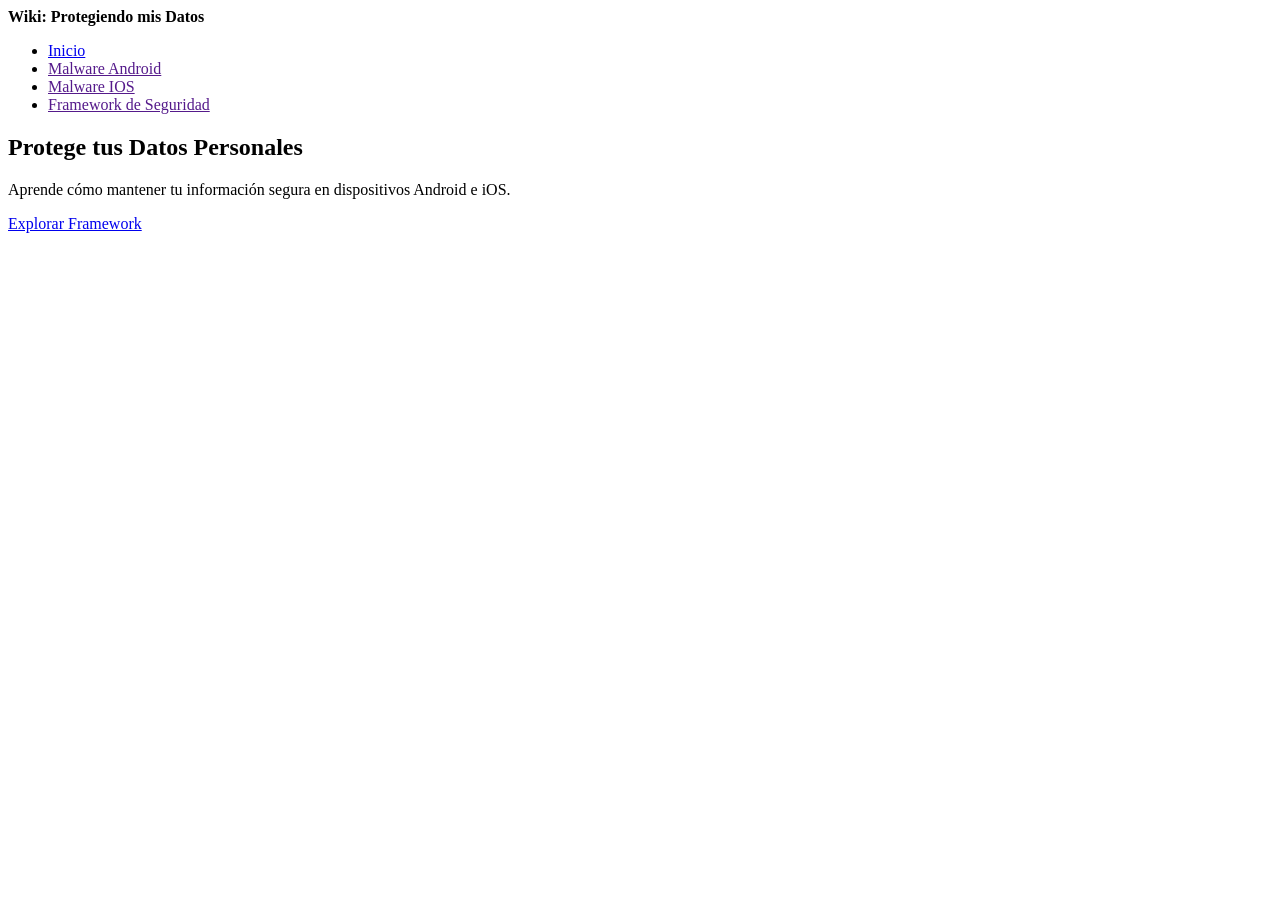
==== Index.html @ c035cf51 "first commit" ====
<!DOCTYPE html>
<html lang="en">
<head>
    <meta charset="UTF-8">
    <meta name="viewport" content="width=device-width, initial-scale=1.0">
    <title>Wiki: Protegiendo mis Datos</title>
    <link rel="stylesheet" href="style.css">
</head>

<body>
    <header>
        <div class="logo">
            <strong>Wiki: Protegiendo mis Datos</strong>
        </div>
        <nav>
            <ul>
                <li><a href="#inicio">Inicio</a></li>
                <li><a href="">Malware Android</a></li>
                <li><a href="">Malware IOS</a></li>
                <li><a href="">Framework de Seguridad</a></li>
            </ul>
        </nav>
    </header>
    <main>
        <section id="inicio" class="hero">
            <div class="hero-content">
                <h1>Protege tus Datos Personales</h1>
                <p>Aprende cómo mantener tu información segura en dispositivos Android e iOS.</p>
                <a href="#framework" class="btn-accion">Explorar Framework</a>
            </div>
        </section>
    </main>
</body>

</html>
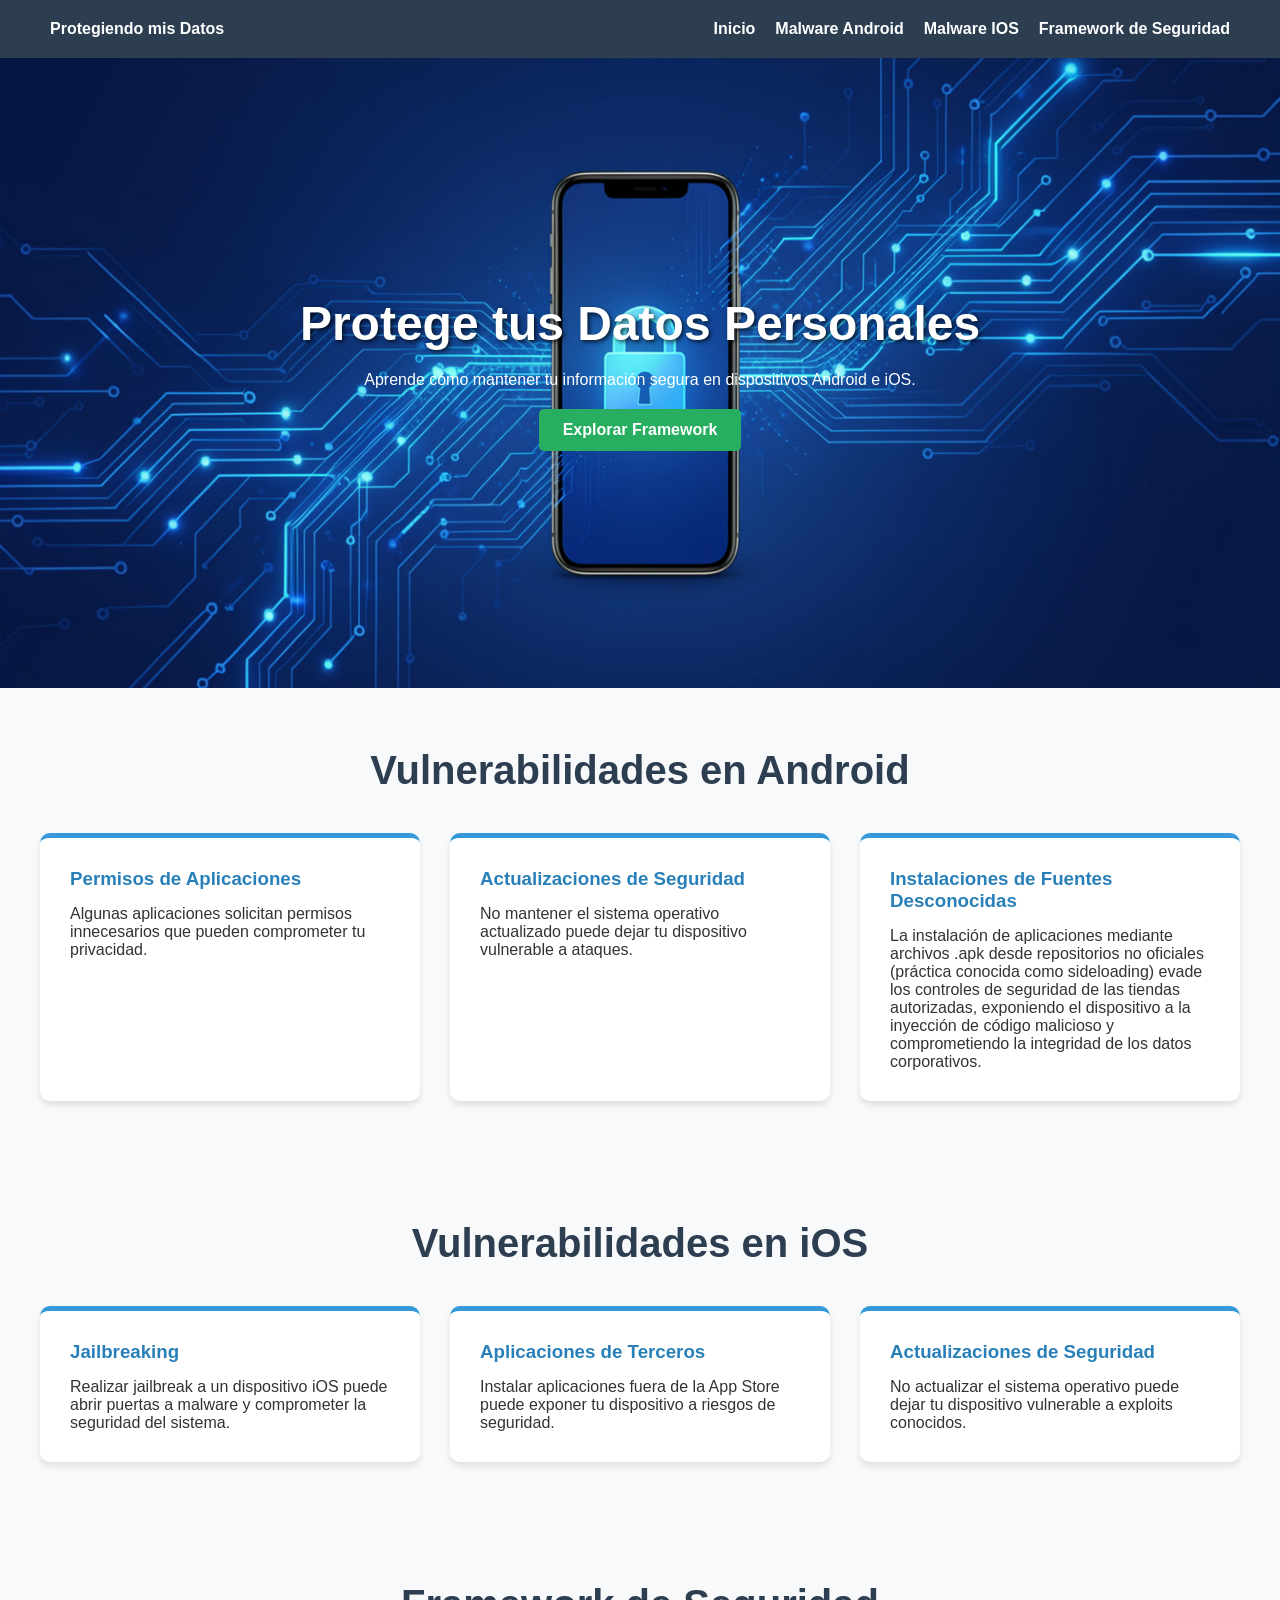
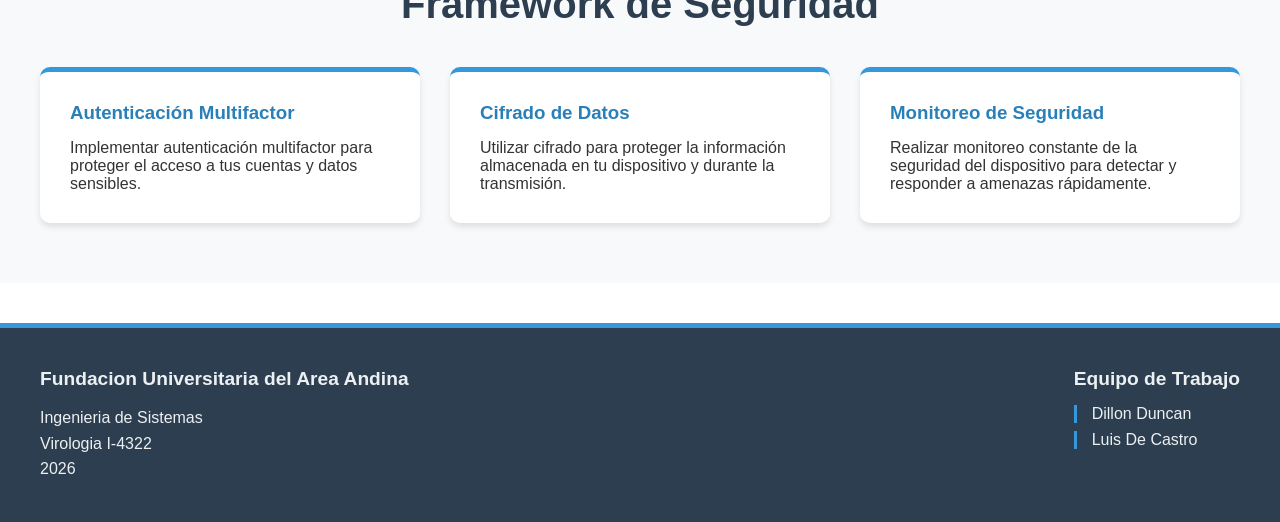
==== commit a51db1ea: "Pagina pricipal" ====
--- a/Index.html
+++ b/Index.html
@@ -10,7 +10,7 @@
 <body>
     <header>
         <div class="logo">
-            <strong>Wiki: Protegiendo mis Datos</strong>
+            <strong>Protegiendo mis Datos</strong>
         </div>
         <nav>
             <ul>
@@ -29,7 +29,83 @@
                 <a href="#framework" class="btn-accion">Explorar Framework</a>
             </div>
         </section>
+        <section id="android" class="info-section">
+            <div class="content">
+                <h2>Vulnerabilidades en Android</h2>
+                <div class="info-cards">
+                    <div class="card">
+                        <h3>Permisos de Aplicaciones</h3>
+                        <p>Algunas aplicaciones solicitan permisos innecesarios que pueden comprometer tu privacidad.</p>
+                    </div>
+                    <div class="card">
+                        <h3>Actualizaciones de Seguridad</h3>
+                        <p>No mantener el sistema operativo actualizado puede dejar tu dispositivo vulnerable a ataques.</p>
+                    </div>
+                    <div class="card">
+                        <h3>Instalaciones de Fuentes Desconocidas</h3>
+                        <p>La instalación de aplicaciones mediante archivos .apk desde repositorios no oficiales (práctica conocida como sideloading) 
+                            evade los controles de seguridad de las tiendas autorizadas, exponiendo el dispositivo a la inyección de código malicioso y
+                             comprometiendo la integridad de los datos corporativos.</p>
+                    </div>
+                </div>
+            </div>        
+        </section>
+        <section id="ios" class="info-section">
+            <div class="content">
+                <h2>Vulnerabilidades en iOS</h2>
+                <div class="info-cards">
+                    <div class="card">
+                        <h3>Jailbreaking</h3>
+                        <p>Realizar jailbreak a un dispositivo iOS puede abrir puertas a malware y comprometer la seguridad del sistema.</p>
+                    </div>
+                    <div class="card">
+                        <h3>Aplicaciones de Terceros</h3>
+                        <p>Instalar aplicaciones fuera de la App Store puede exponer tu dispositivo a riesgos de seguridad.</p>
+                    </div>
+                    <div class="card">
+                        <h3>Actualizaciones de Seguridad</h3>
+                        <p>No actualizar el sistema operativo puede dejar tu dispositivo vulnerable a exploits conocidos.</p>
+                    </div>
+                </div>
+            </div>
+        </section>
+        <section id="framework" class="info-section">
+            <div class="content">
+                <h2>Framework de Seguridad</h2>
+                <div class="info-cards">
+                    <div class="card">
+                        <h3>Autenticación Multifactor</h3>
+                        <p>Implementar autenticación multifactor para proteger el acceso a tus cuentas y datos sensibles.</p>
+                    </div>
+                    <div class="card">
+                        <h3>Cifrado de Datos</h3>
+                        <p>Utilizar cifrado para proteger la información almacenada en tu dispositivo y durante la transmisión.</p>
+                    </div>
+                    <div class="card">
+                        <h3>Monitoreo de Seguridad</h3>
+                        <p>Realizar monitoreo constante de la seguridad del dispositivo para detectar y responder a amenazas rápidamente.</p>
+                    </div>
+
+                </div>
+            </div>
+        </section>
     </main>
 </body>
-
+<footer id="info-grupo" class="footer-sitio">
+    <div class="footer-content">
+       <div class="info-universidad">
+            <h4>Fundacion Universitaria del Area Andina</h4>
+            <p>Ingenieria de Sistemas</p>
+            <p>Virologia I-4322</p>
+            <p>2026</p>
+       </div>
+       <div class="info-equipo">
+            <h4>Equipo de Trabajo</h4>
+            <ul>
+                <li>Dillon Duncan</li>
+                <li>Luis De Castro</li>                
+            </ul>
+       </div>
+    </div>
+</footer>
 </html>
--- a/style.css
+++ b/style.css
@@ -0,0 +1,127 @@
+*{
+    margin: 0;
+    padding: 0;
+    box-sizing: border-box;
+    font-family: Arial, sans-serif;
+}
+header {
+    display: flex;
+    justify-content: space-between;
+    align-items: center;
+
+    background-color: #2c3e50;
+    color: #fff;
+    padding: 20px 50px;
+}
+nav ul{
+    display: flex;
+    gap: 20px;
+    list-style: none;
+}
+nav ul li a{
+    text-decoration: none;
+    color: #fff;
+    font-weight: bold;
+}
+nav ul li a:hover{
+    color: #3498db;
+}
+.hero-content{
+    background-image: url('Static/banner_hero.png');
+
+    background-size: cover;
+    background-position: center;
+
+    height: 70vh;
+
+    display: flex;
+    flex-direction: column;
+    align-items: center;
+    justify-content: center;
+    color: #fff;
+    text-align: center;
+}
+.hero-content h1{
+    font-size: 3rem;
+    margin-bottom: 20px;
+    text-shadow: 2px 2px 4px rgba(0, 0, 0, 0.7);
+}
+.btn-accion{
+    display: inline-block;
+    margin-top: 20px;
+    background-color: #27ae60;
+    color: #fff;
+    padding: 12px 24px;
+    text-decoration: none;
+    border-radius: 5px;
+    font-weight: bold;
+    transition: background-color 0.4s ease;
+}
+.btn-accion:hover{
+    background-color: #2ecc71;
+}
+.info-section{
+    padding: 60px 20px;
+    background-color: #f8f9fa;
+    color: #333;
+}
+.content{
+    max-width: 1200px;
+    margin: 0 auto;
+}
+.info-section h2{
+    font-size: 2.5rem;
+    margin-bottom: 40px;
+    text-align: center;
+    color: #2c3e50;
+}
+.info-cards{
+    display: grid;
+    grid-template-columns: repeat(auto-fit, minmax(300px, 1fr));
+    gap: 30px;
+}
+.card{
+    background-color: #fff;
+    padding: 30px;
+    border-radius: 10px;
+    box-shadow: 0 4px 6px rgba(0, 0, 0, 0.1);
+    border-top: 5px solid #3498db;
+    transition: transform 0.3s ease, box-shadow 0.3s ease;
+}
+.card h3{
+    margin-bottom: 15px;
+    color: #2980b9;
+}
+.footer-sitio{
+    background-color: #2c3e50;
+    color: #ecf0f1;
+    padding: 40px 20px;
+    margin-top: 40px;
+    border-top: 5px solid #3498db;
+}
+.footer-content{
+    max-width: 1200px;
+    margin: 0 auto;
+    display: flex;
+    justify-content: space-between;
+    align-items: wrap;
+    gap: 30px;
+}
+.info-universidad h4, .info-equipo h4{
+    color: #ecf0f1;
+    margin-bottom: 15px;
+    font-size: 1.2rem;
+}
+.info-universidad p, .info-equipo p{
+    font-size: 1rem;
+    line-height: 1.6;
+}
+.info-equipo ul{
+    list-style: none;
+    padding: 0;
+}
+.info-equipo ul li{
+    margin-bottom: 8px;
+    padding-left: 15px;
+    border-left: 3px solid #3498db;
+}
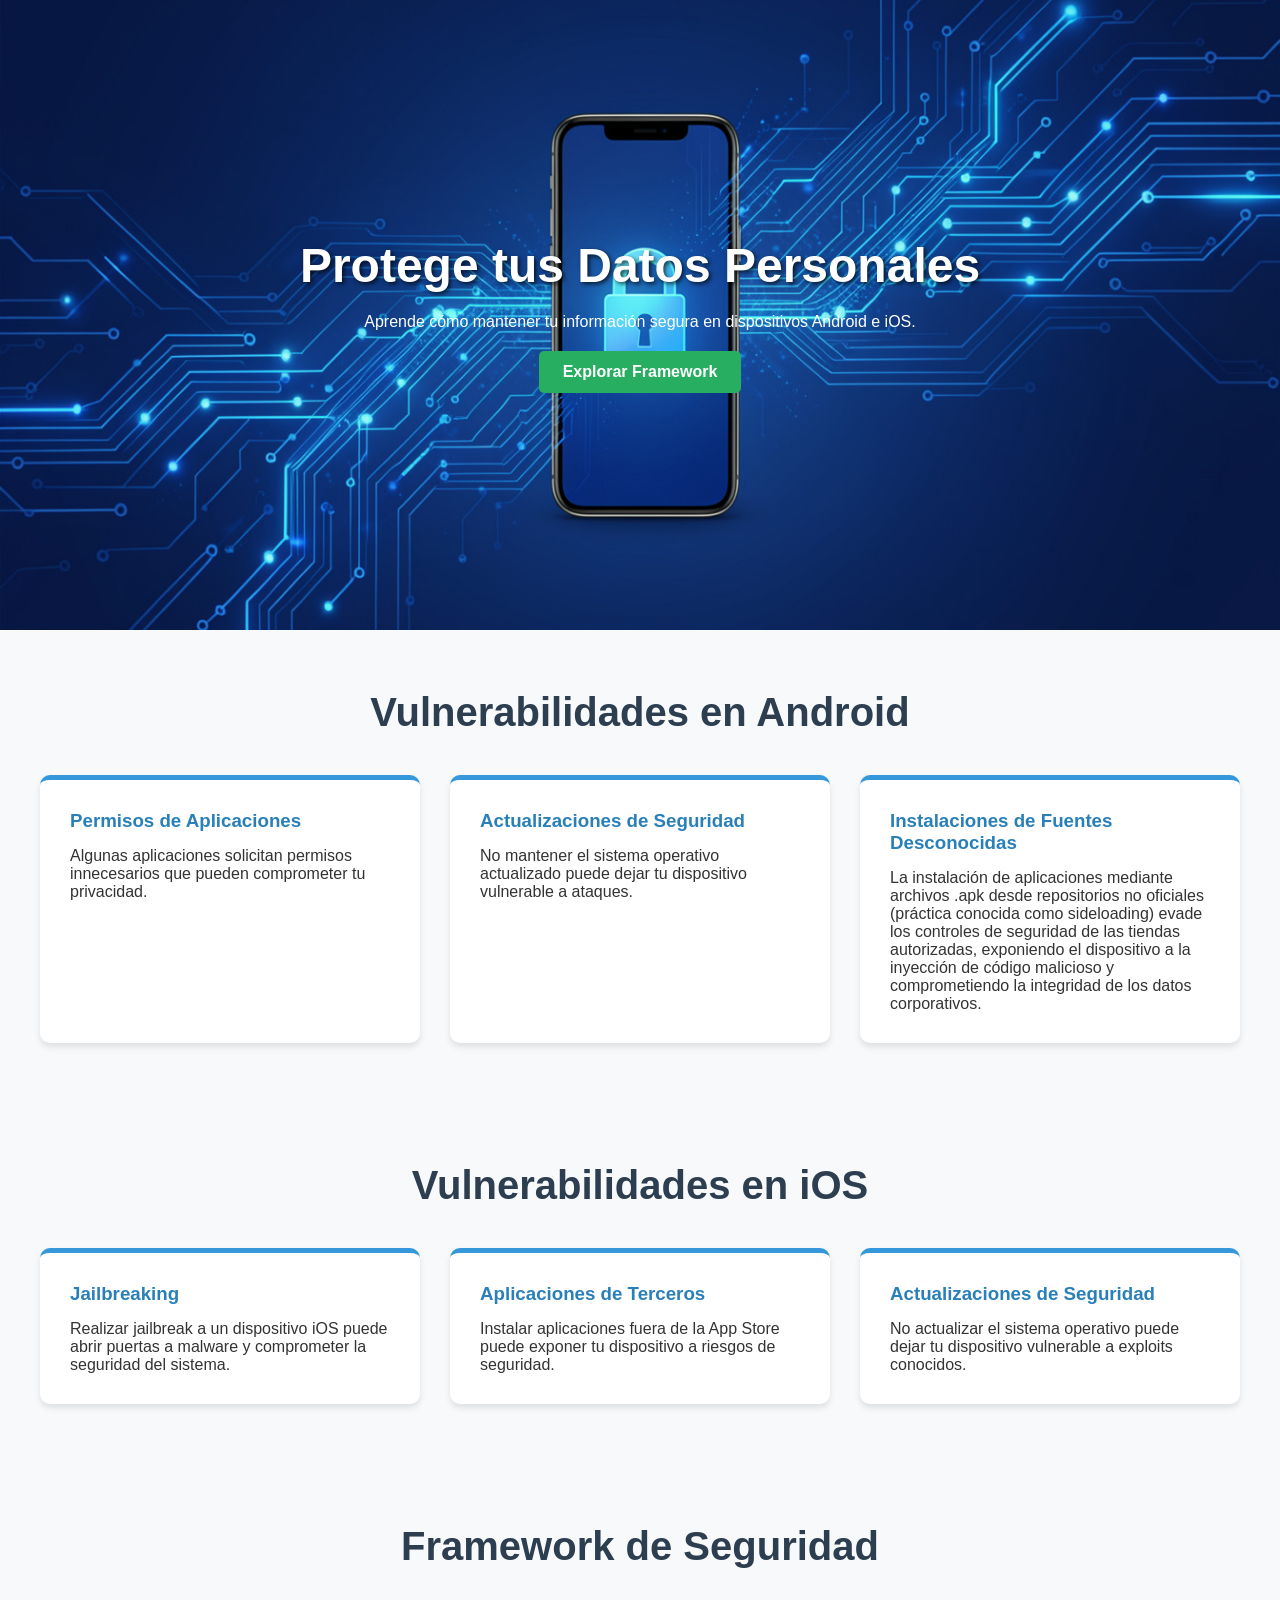
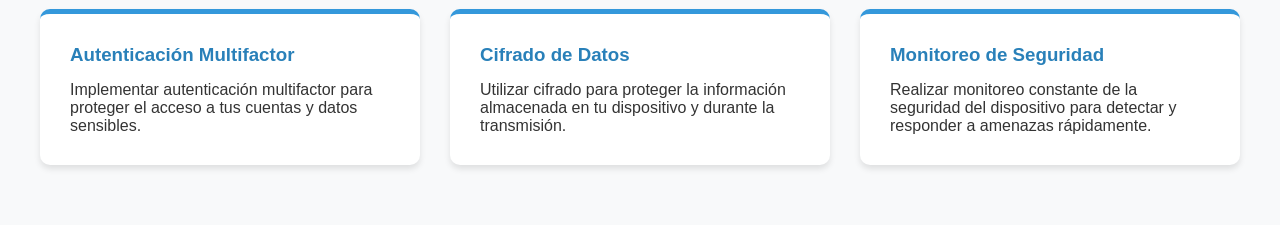
==== commit 379c9590: "JS para cargar componentes de menu y footer" ====
--- a/Index.html
+++ b/Index.html
@@ -1,5 +1,6 @@
 <!DOCTYPE html>
 <html lang="en">
+
 <head>
     <meta charset="UTF-8">
     <meta name="viewport" content="width=device-width, initial-scale=1.0">
@@ -8,19 +9,7 @@
 </head>
 
 <body>
-    <header>
-        <div class="logo">
-            <strong>Protegiendo mis Datos</strong>
-        </div>
-        <nav>
-            <ul>
-                <li><a href="#inicio">Inicio</a></li>
-                <li><a href="">Malware Android</a></li>
-                <li><a href="">Malware IOS</a></li>
-                <li><a href="">Framework de Seguridad</a></li>
-            </ul>
-        </nav>
-    </header>
+    <div id="content-menu"></div>
     <main>
         <section id="inicio" class="hero">
             <div class="hero-content">
@@ -35,20 +24,24 @@
                 <div class="info-cards">
                     <div class="card">
                         <h3>Permisos de Aplicaciones</h3>
-                        <p>Algunas aplicaciones solicitan permisos innecesarios que pueden comprometer tu privacidad.</p>
+                        <p>Algunas aplicaciones solicitan permisos innecesarios que pueden comprometer tu privacidad.
+                        </p>
                     </div>
                     <div class="card">
                         <h3>Actualizaciones de Seguridad</h3>
-                        <p>No mantener el sistema operativo actualizado puede dejar tu dispositivo vulnerable a ataques.</p>
+                        <p>No mantener el sistema operativo actualizado puede dejar tu dispositivo vulnerable a ataques.
+                        </p>
                     </div>
                     <div class="card">
                         <h3>Instalaciones de Fuentes Desconocidas</h3>
-                        <p>La instalación de aplicaciones mediante archivos .apk desde repositorios no oficiales (práctica conocida como sideloading) 
-                            evade los controles de seguridad de las tiendas autorizadas, exponiendo el dispositivo a la inyección de código malicioso y
-                             comprometiendo la integridad de los datos corporativos.</p>
+                        <p>La instalación de aplicaciones mediante archivos .apk desde repositorios no oficiales
+                            (práctica conocida como sideloading)
+                            evade los controles de seguridad de las tiendas autorizadas, exponiendo el dispositivo a la
+                            inyección de código malicioso y
+                            comprometiendo la integridad de los datos corporativos.</p>
                     </div>
                 </div>
-            </div>        
+            </div>
         </section>
         <section id="ios" class="info-section">
             <div class="content">
@@ -56,15 +49,18 @@
                 <div class="info-cards">
                     <div class="card">
                         <h3>Jailbreaking</h3>
-                        <p>Realizar jailbreak a un dispositivo iOS puede abrir puertas a malware y comprometer la seguridad del sistema.</p>
+                        <p>Realizar jailbreak a un dispositivo iOS puede abrir puertas a malware y comprometer la
+                            seguridad del sistema.</p>
                     </div>
                     <div class="card">
                         <h3>Aplicaciones de Terceros</h3>
-                        <p>Instalar aplicaciones fuera de la App Store puede exponer tu dispositivo a riesgos de seguridad.</p>
+                        <p>Instalar aplicaciones fuera de la App Store puede exponer tu dispositivo a riesgos de
+                            seguridad.</p>
                     </div>
                     <div class="card">
                         <h3>Actualizaciones de Seguridad</h3>
-                        <p>No actualizar el sistema operativo puede dejar tu dispositivo vulnerable a exploits conocidos.</p>
+                        <p>No actualizar el sistema operativo puede dejar tu dispositivo vulnerable a exploits
+                            conocidos.</p>
                     </div>
                 </div>
             </div>
@@ -75,37 +71,24 @@
                 <div class="info-cards">
                     <div class="card">
                         <h3>Autenticación Multifactor</h3>
-                        <p>Implementar autenticación multifactor para proteger el acceso a tus cuentas y datos sensibles.</p>
+                        <p>Implementar autenticación multifactor para proteger el acceso a tus cuentas y datos
+                            sensibles.</p>
                     </div>
                     <div class="card">
                         <h3>Cifrado de Datos</h3>
-                        <p>Utilizar cifrado para proteger la información almacenada en tu dispositivo y durante la transmisión.</p>
+                        <p>Utilizar cifrado para proteger la información almacenada en tu dispositivo y durante la
+                            transmisión.</p>
                     </div>
                     <div class="card">
                         <h3>Monitoreo de Seguridad</h3>
-                        <p>Realizar monitoreo constante de la seguridad del dispositivo para detectar y responder a amenazas rápidamente.</p>
+                        <p>Realizar monitoreo constante de la seguridad del dispositivo para detectar y responder a
+                            amenazas rápidamente.</p>
                     </div>
 
                 </div>
             </div>
         </section>
     </main>
+    <div id="content-footer"></div>
 </body>
-<footer id="info-grupo" class="footer-sitio">
-    <div class="footer-content">
-       <div class="info-universidad">
-            <h4>Fundacion Universitaria del Area Andina</h4>
-            <p>Ingenieria de Sistemas</p>
-            <p>Virologia I-4322</p>
-            <p>2026</p>
-       </div>
-       <div class="info-equipo">
-            <h4>Equipo de Trabajo</h4>
-            <ul>
-                <li>Dillon Duncan</li>
-                <li>Luis De Castro</li>                
-            </ul>
-       </div>
-    </div>
-</footer>
 </html>
--- a/style.css
+++ b/style.css
@@ -1,3 +1,4 @@
+/* index */
 *{
     margin: 0;
     padding: 0;
@@ -124,4 +125,5 @@
     margin-bottom: 8px;
     padding-left: 15px;
     border-left: 3px solid #3498db;
-}+}
+/* Android */
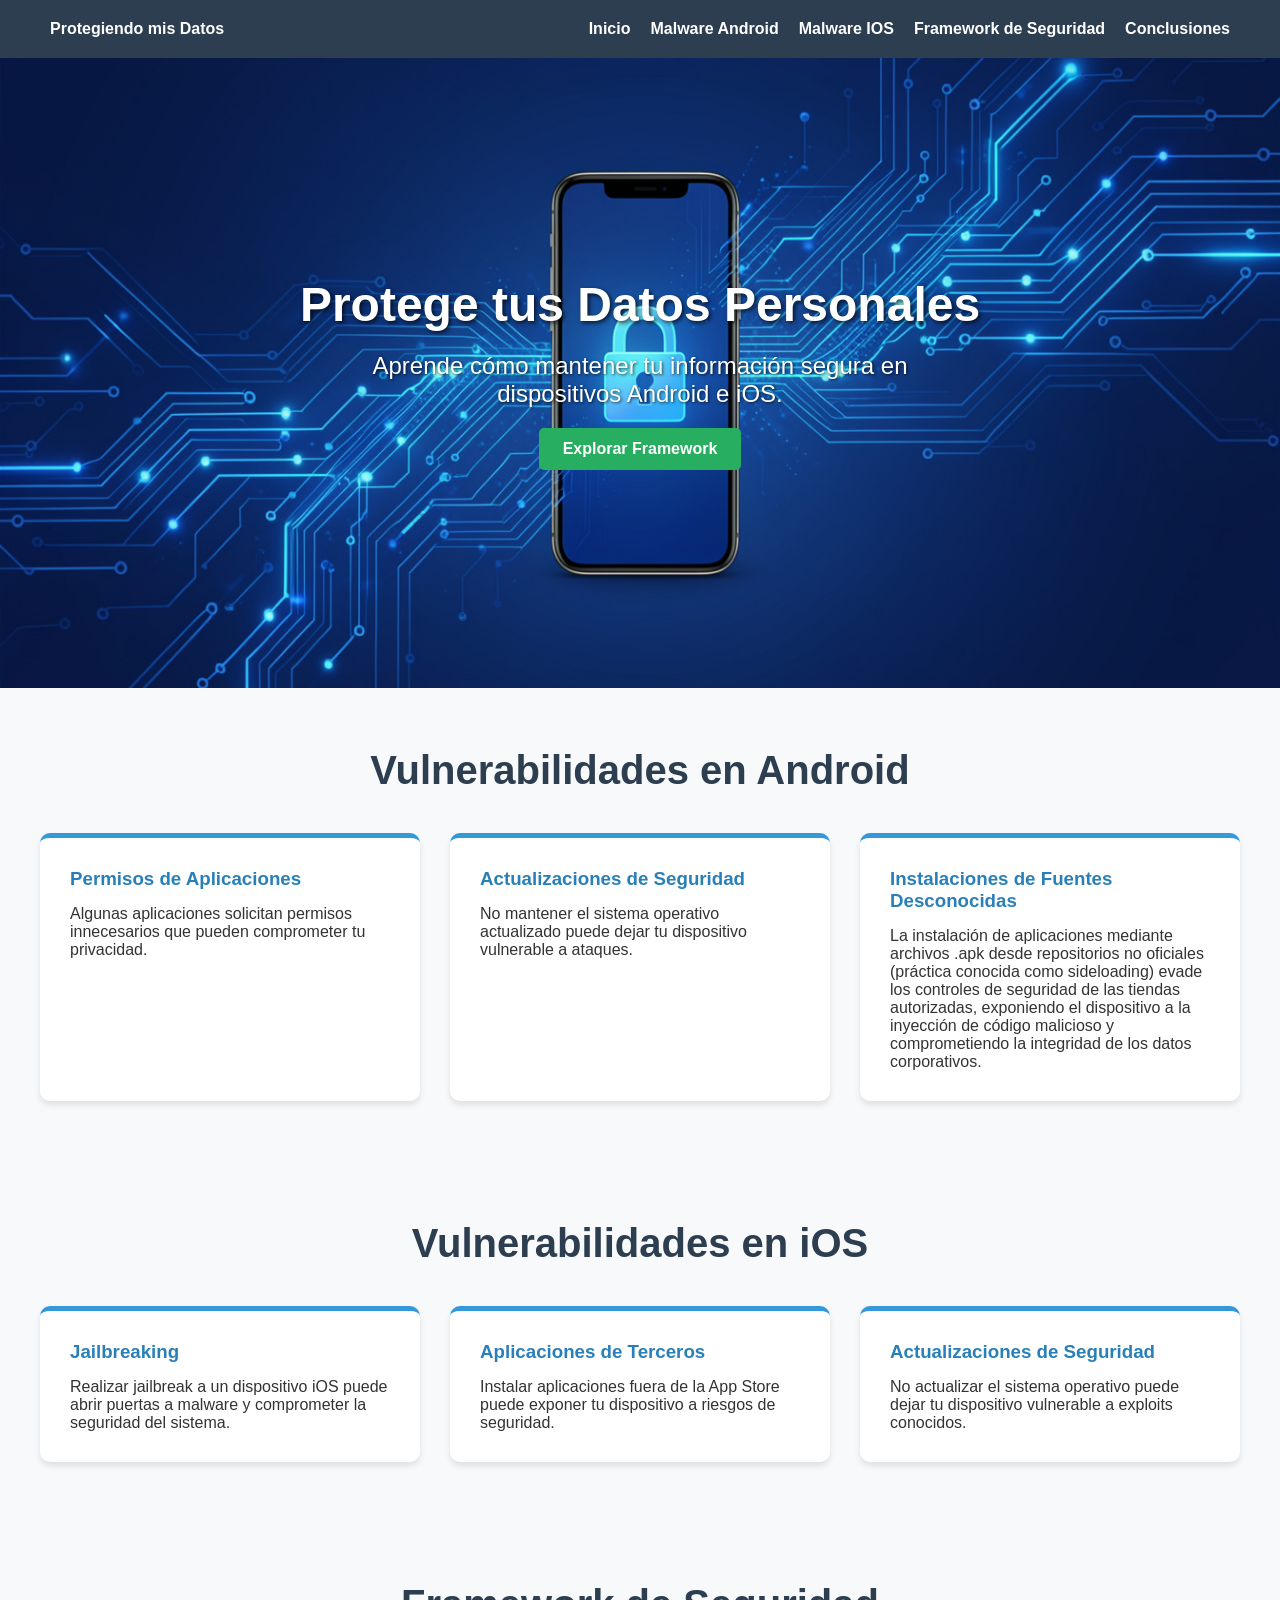
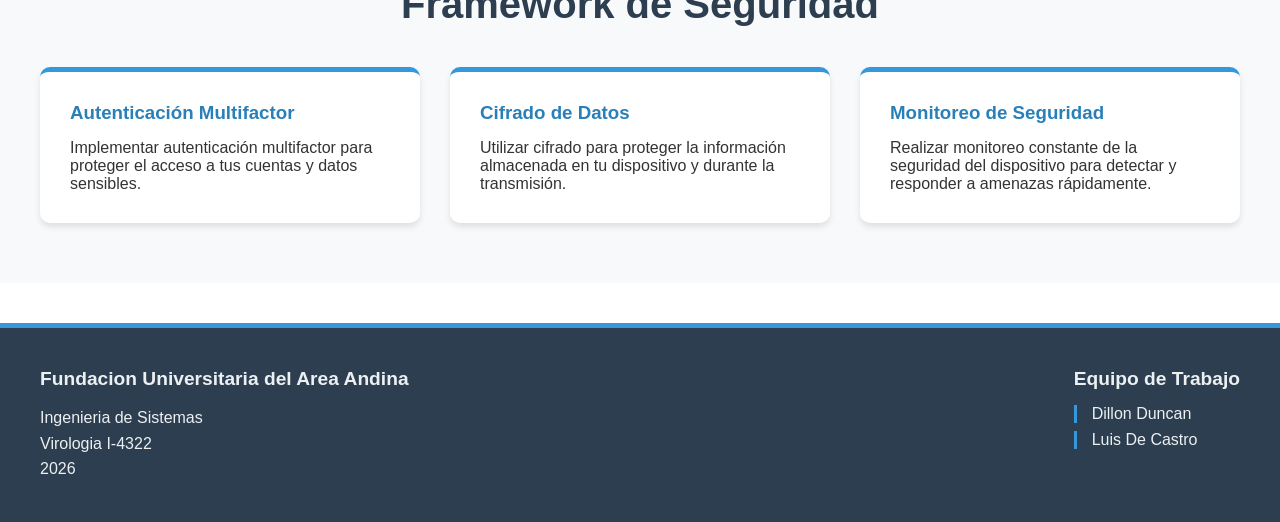
==== commit 41caf99b: "Vista de Android" ====
--- a/Index.html
+++ b/Index.html
@@ -5,6 +5,7 @@
     <meta charset="UTF-8">
     <meta name="viewport" content="width=device-width, initial-scale=1.0">
     <title>Wiki: Protegiendo mis Datos</title>
+    <link rel="icon" href="Static/icono-escudo.ico" type="image/x-icon">
     <link rel="stylesheet" href="style.css">
 </head>
 
@@ -84,11 +85,11 @@
                         <p>Realizar monitoreo constante de la seguridad del dispositivo para detectar y responder a
                             amenazas rápidamente.</p>
                     </div>
-
                 </div>
             </div>
         </section>
     </main>
     <div id="content-footer"></div>
+    <script src="app.js"></script>
 </body>
 </html>
--- a/style.css
+++ b/style.css
@@ -46,6 +46,11 @@
     font-size: 3rem;
     margin-bottom: 20px;
     text-shadow: 2px 2px 4px rgba(0, 0, 0, 0.7);
+}
+.hero-content p{
+    font-size: 1.5rem;
+    max-width: 600px;
+    text-shadow: 1px 1px 3px rgba(0, 0, 0, 0.7);
 }
 .btn-accion{
     display: inline-block;
@@ -126,4 +131,45 @@
     padding-left: 15px;
     border-left: 3px solid #3498db;
 }
-/* Android */+/* Android */
+.articulo-informe{   
+    max-width: 800px;
+    margin: 80px auto 60px auto;
+    padding: 0 20px;
+    color: #333;
+    font-family: 'Segoe UI', Arial, sans-serif;
+}
+.articulo-informe h1{
+    font-size: 2.5rem;
+    margin-bottom: 30px;
+    padding-bottom: 10px;
+    border-bottom: 1px solid #e2e8f0;
+    color: #1a365d;
+}
+.articulo-informe h2{
+    font-size: 1.8rem;
+    margin-bottom: 20px;
+    margin-top: 40px;
+    font-weight: 15px;
+    color: #1a365d;
+}
+.articulo-informe p{
+    font-size: 1.1rem;
+    line-height: 1.8;
+    margin-bottom: 20px;
+    color: #4a5568;
+}
+.articulo-informe ul{
+    list-style-type: square;
+    padding-left: 20px;
+    margin-bottom: 20px;
+}
+.articulo-informe li{
+    font-size: 1.1rem;
+    line-height: 1.8;
+    margin-bottom: 12px;
+    color: #4a5568;
+}
+.articulo-informe strong{
+    color: #2d3748;
+}
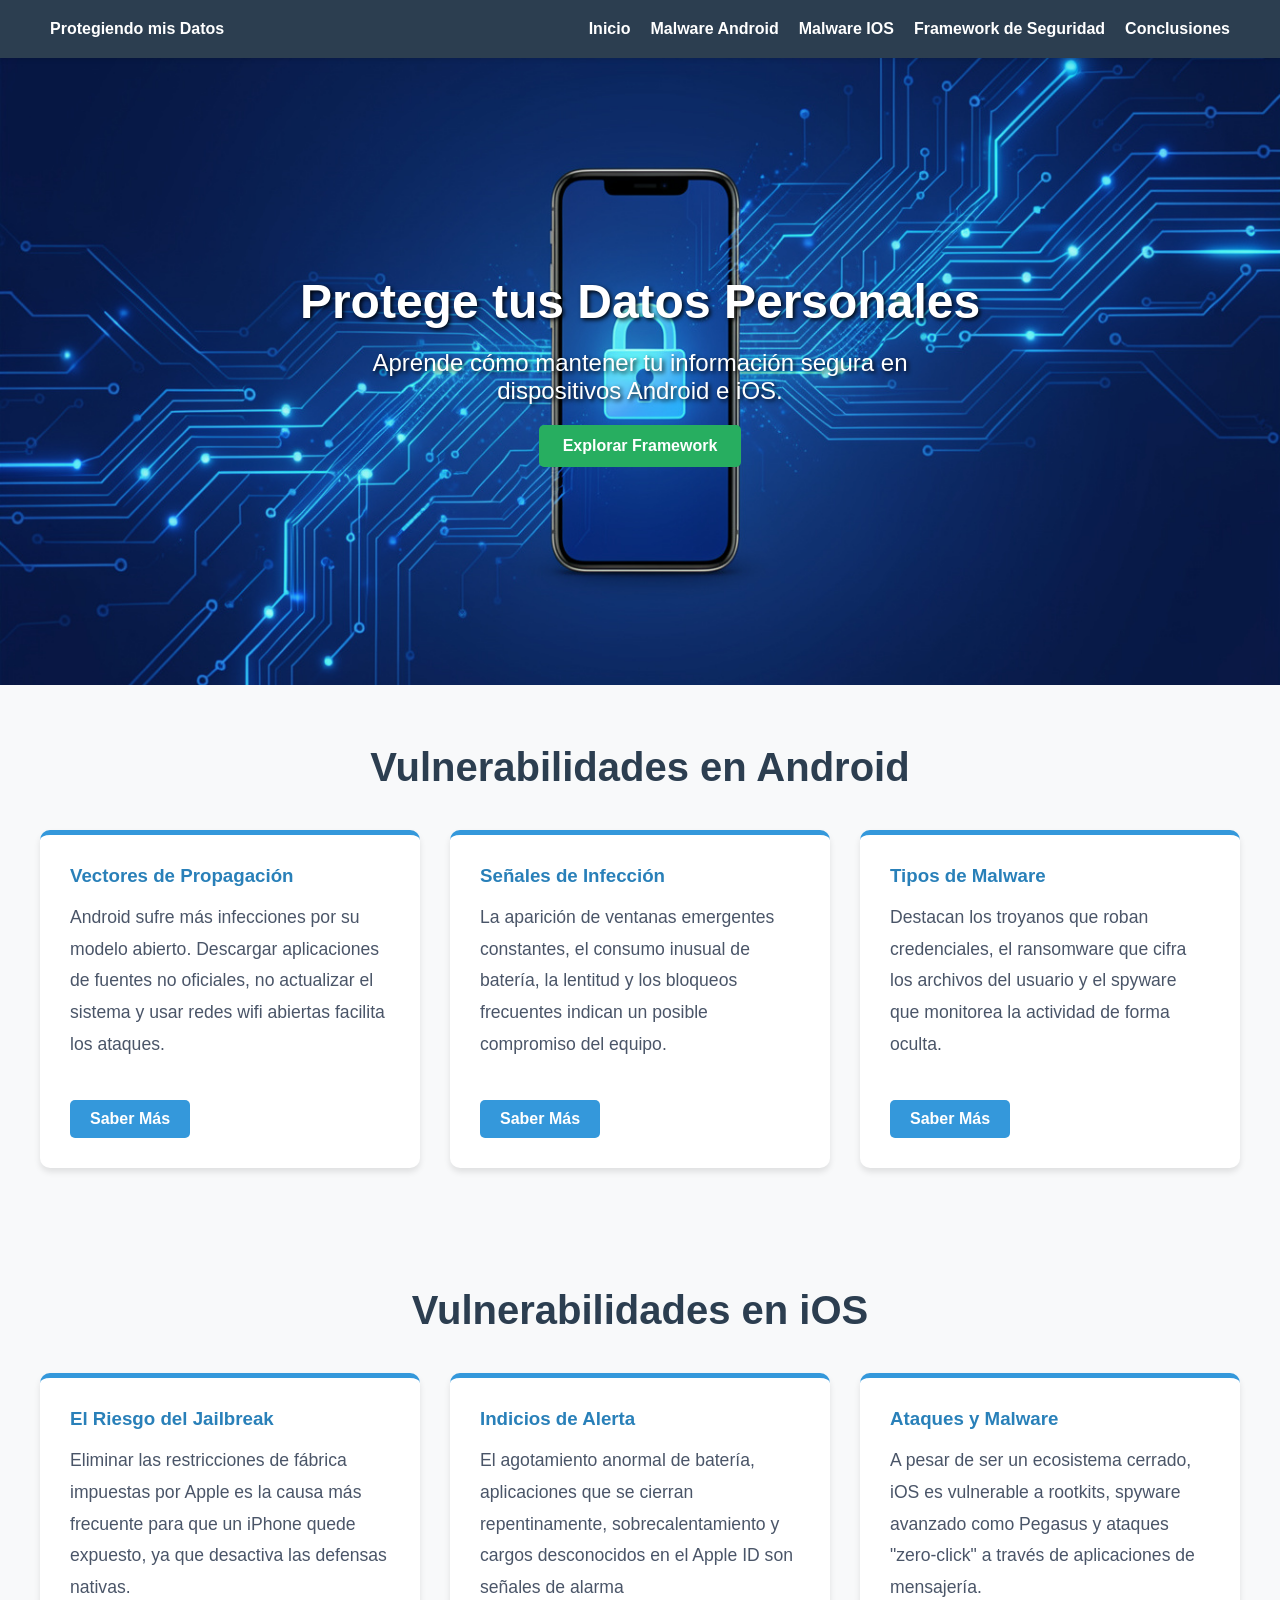
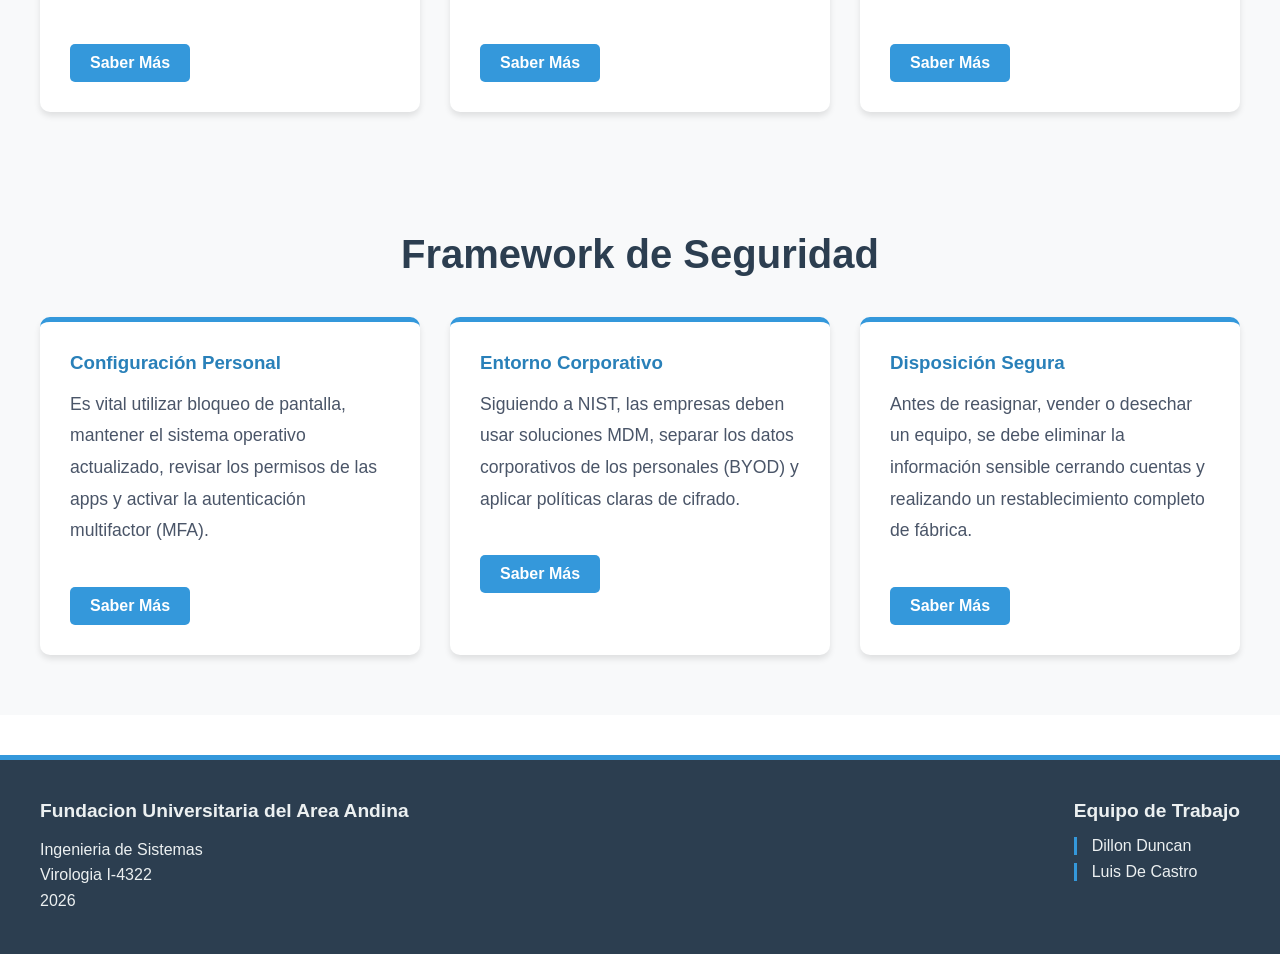
==== commit f9b917e5: "lito" ====
--- a/Index.html
+++ b/Index.html
@@ -16,7 +16,7 @@
             <div class="hero-content">
                 <h1>Protege tus Datos Personales</h1>
                 <p>Aprende cómo mantener tu información segura en dispositivos Android e iOS.</p>
-                <a href="#framework" class="btn-accion">Explorar Framework</a>
+                <a href="framework.html" class="btn-accion">Explorar Framework</a>
             </div>
         </section>
         <section id="android" class="info-section">
@@ -24,22 +24,29 @@
                 <h2>Vulnerabilidades en Android</h2>
                 <div class="info-cards">
                     <div class="card">
-                        <h3>Permisos de Aplicaciones</h3>
-                        <p>Algunas aplicaciones solicitan permisos innecesarios que pueden comprometer tu privacidad.
+                        <h3>Vectores de Propagación</h3>
+                        <p>
+                            Android sufre más infecciones por su modelo abierto. Descargar aplicaciones de
+                            fuentes no oficiales, no actualizar el sistema y usar redes wifi abiertas facilita los
+                            ataques.
                         </p>
+                        <a href="android.html" class="btn-accion">Saber Más</a>
                     </div>
                     <div class="card">
-                        <h3>Actualizaciones de Seguridad</h3>
-                        <p>No mantener el sistema operativo actualizado puede dejar tu dispositivo vulnerable a ataques.
+                        <h3>Señales de Infección</h3>
+                        <p>
+                            La aparición de ventanas emergentes constantes, el consumo inusual de batería, la lentitud y
+                            los bloqueos frecuentes indican un posible compromiso del equipo.
                         </p>
+                        <a href="android.html" class="btn-accion">Saber Más</a>
                     </div>
                     <div class="card">
-                        <h3>Instalaciones de Fuentes Desconocidas</h3>
-                        <p>La instalación de aplicaciones mediante archivos .apk desde repositorios no oficiales
-                            (práctica conocida como sideloading)
-                            evade los controles de seguridad de las tiendas autorizadas, exponiendo el dispositivo a la
-                            inyección de código malicioso y
-                            comprometiendo la integridad de los datos corporativos.</p>
+                        <h3>Tipos de Malware</h3>
+                        <p>
+                            Destacan los troyanos que roban credenciales, el ransomware que cifra los archivos del
+                            usuario y el spyware que monitorea la actividad de forma oculta.
+                        </p>
+                        <a href="android.html" class="btn-accion">Saber Más</a>
                     </div>
                 </div>
             </div>
@@ -49,19 +56,28 @@
                 <h2>Vulnerabilidades en iOS</h2>
                 <div class="info-cards">
                     <div class="card">
-                        <h3>Jailbreaking</h3>
-                        <p>Realizar jailbreak a un dispositivo iOS puede abrir puertas a malware y comprometer la
-                            seguridad del sistema.</p>
+                        <h3>El Riesgo del Jailbreak</h3>
+                        <p>
+                            Eliminar las restricciones de fábrica impuestas por Apple es la causa más frecuente para que
+                            un iPhone quede expuesto, ya que desactiva las defensas nativas.
+                        </p>
+                        <a href="ios.html" class="btn-accion">Saber Más</a>
                     </div>
                     <div class="card">
-                        <h3>Aplicaciones de Terceros</h3>
-                        <p>Instalar aplicaciones fuera de la App Store puede exponer tu dispositivo a riesgos de
-                            seguridad.</p>
+                        <h3>Indicios de Alerta </h3>
+                        <p>
+                            El agotamiento anormal de batería, aplicaciones que se cierran repentinamente,
+                            sobrecalentamiento y cargos desconocidos en el Apple ID son señales de alarma
+                        </p>
+                        <a href="ios.html" class="btn-accion">Saber Más</a>
                     </div>
                     <div class="card">
-                        <h3>Actualizaciones de Seguridad</h3>
-                        <p>No actualizar el sistema operativo puede dejar tu dispositivo vulnerable a exploits
-                            conocidos.</p>
+                        <h3>Ataques y Malware</h3>
+                        <p>
+                            A pesar de ser un ecosistema cerrado, iOS es vulnerable a rootkits, spyware avanzado como
+                            Pegasus y ataques "zero-click" a través de aplicaciones de mensajería.
+                        </p>
+                        <a href="ios.html" class="btn-accion">Saber Más</a>
                     </div>
                 </div>
             </div>
@@ -71,19 +87,28 @@
                 <h2>Framework de Seguridad</h2>
                 <div class="info-cards">
                     <div class="card">
-                        <h3>Autenticación Multifactor</h3>
-                        <p>Implementar autenticación multifactor para proteger el acceso a tus cuentas y datos
-                            sensibles.</p>
+                        <h3>Configuración Personal</h3>
+                        <p>
+                            Es vital utilizar bloqueo de pantalla, mantener el sistema operativo actualizado, revisar
+                            los permisos de las apps y activar la autenticación multifactor (MFA).
+                        </p>
+                        <a href="framework.html" class="btn-accion">Saber Más</a>
                     </div>
                     <div class="card">
-                        <h3>Cifrado de Datos</h3>
-                        <p>Utilizar cifrado para proteger la información almacenada en tu dispositivo y durante la
-                            transmisión.</p>
+                        <h3>Entorno Corporativo</h3>
+                        <p>
+                            Siguiendo a NIST, las empresas deben usar soluciones MDM, separar los datos corporativos de
+                            los personales (BYOD) y aplicar políticas claras de cifrado.
+                        </p>
+                        <a href="framework.html" class="btn-accion">Saber Más</a>
                     </div>
                     <div class="card">
-                        <h3>Monitoreo de Seguridad</h3>
-                        <p>Realizar monitoreo constante de la seguridad del dispositivo para detectar y responder a
-                            amenazas rápidamente.</p>
+                        <h3>Disposición Segura</h3>
+                        <p>
+                            Antes de reasignar, vender o desechar un equipo, se debe eliminar la información sensible
+                            cerrando cuentas y realizando un restablecimiento completo de fábrica.
+                        </p>
+                        <a href="framework.html" class="btn-accion">Saber Más</a>
                     </div>
                 </div>
             </div>
@@ -92,4 +117,5 @@
     <div id="content-footer"></div>
     <script src="app.js"></script>
 </body>
+
 </html>
--- a/style.css
+++ b/style.css
@@ -6,6 +6,12 @@
     font-family: Arial, sans-serif;
 }
 header {
+    position: fixed;
+    top: 0;
+    left: 0;
+    width: 100%;
+    z-index: 1000;
+    box-shadow: 0 2px 4px rgba(0, 0, 0, 0.1);
     display: flex;
     justify-content: space-between;
     align-items: center;
@@ -28,6 +34,7 @@
     color: #3498db;
 }
 .hero-content{
+    margin-top: 55px;
     background-image: url('Static/banner_hero.png');
 
     background-size: cover;
@@ -45,12 +52,12 @@
 .hero-content h1{
     font-size: 3rem;
     margin-bottom: 20px;
-    text-shadow: 2px 2px 4px rgba(0, 0, 0, 0.7);
+    text-shadow: 2px 2px 4px rgba(0, 0, 0, 0.9);
 }
 .hero-content p{
     font-size: 1.5rem;
     max-width: 600px;
-    text-shadow: 1px 1px 3px rgba(0, 0, 0, 0.7);
+    text-shadow: 2px 2px 4px rgba(0, 0, 0, 0.9);
 }
 .btn-accion{
     display: inline-block;
@@ -98,6 +105,26 @@
     margin-bottom: 15px;
     color: #2980b9;
 }
+.card p{
+    font-size: 1.1rem;
+    line-height: 1.8;
+    margin-bottom: 20px;
+    color: #4a5568;
+}
+.card a{
+    display: inline-block;
+    background-color: #3498db;
+    color: #fff;
+    padding: 10px 20px;
+    text-decoration: none;
+    border-radius: 5px;
+    font-weight: bold;
+    transition: background-color 0.3s ease;
+}
+.card:hover{
+    transform: translateY(-10px);
+    box-shadow: 0 8px 16px rgba(0, 0, 0, 0.2);
+}
 .footer-sitio{
     background-color: #2c3e50;
     color: #ecf0f1;
